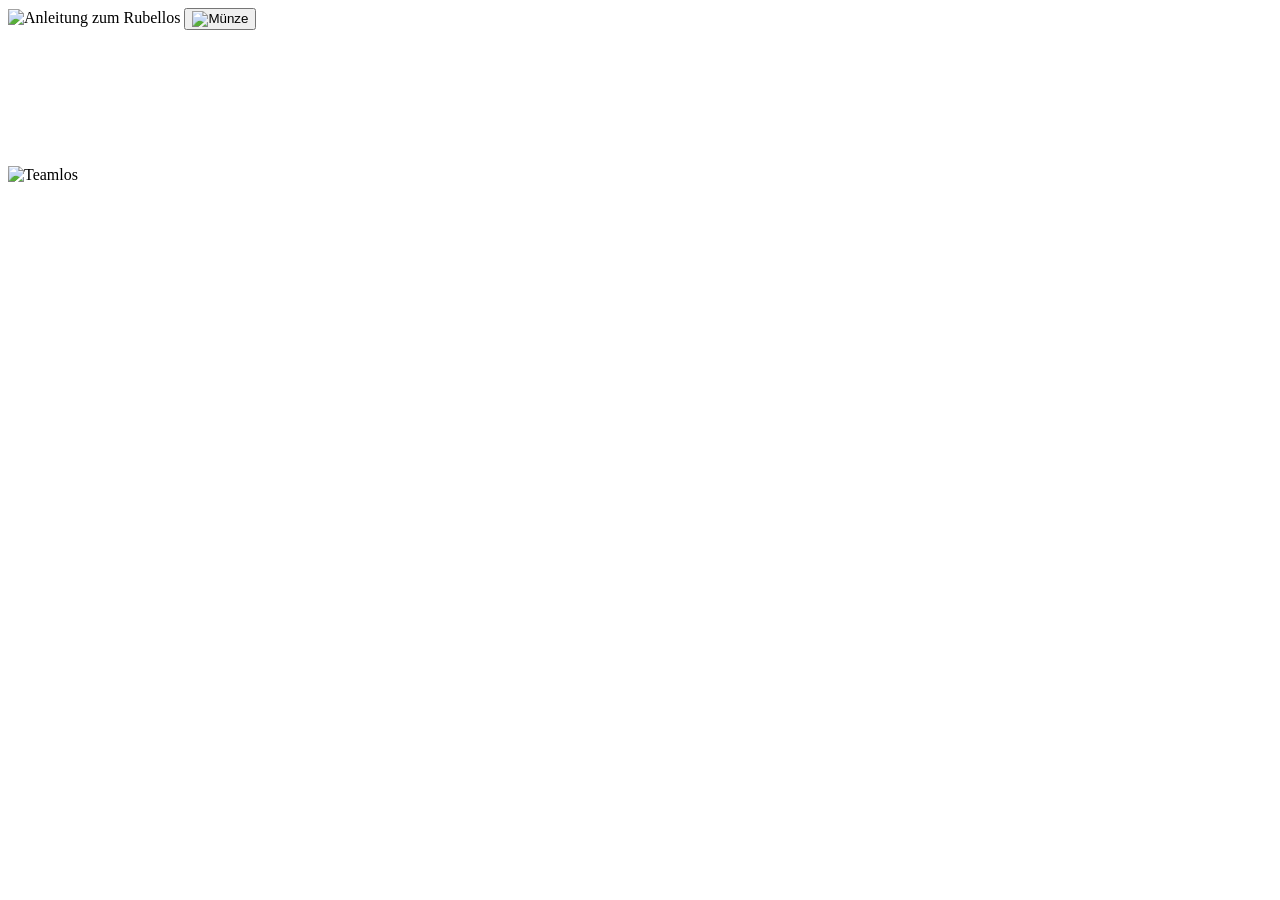
==== index.html @ 7dbdc174 "Add initial HTML structure for Rubellos page" ====
<!doctype html>
<html lang="de">
<head>
  <meta charset="utf-8" />
  <meta name="viewport" content="width=device-width, initial-scale=1, viewport-fit=cover" />
  <title>Rubellos öffnen</title>

  <!-- WhatsApp / iMessage Vorschau -->
  <meta property="og:title" content="Rubellos öffnen" />
  <meta property="og:description" content="Tippe auf den Link und öffne deine persönliche Nachricht." />
  <meta property="og:image" content="assets/Vorschau_deusch.svg" />
  <meta property="og:type" content="website" />

  <link rel="stylesheet" href="style.css" />
</head>
<body>
  <main class="page">
    <section class="card-scene" aria-label="Digitales Rubellos">
      <div class="card" id="card">
        <div class="card-face card-front">
          <img src="assets/Rubellos_vorne.svg" alt="Anleitung zum Rubellos" class="card-image" />
          <button id="coinButton" class="coin-button" aria-label="Münze antippen und Karte umdrehen">
            <img src="assets/emblem coin.svg" alt="Münze" />
          </button>
        </div>

        <div class="card-face card-back">
          <img src="assets/Teamlos.svg" alt="Teamlos" class="card-image" />
          <canvas id="scratchCanvas" aria-label="Herz freirubbeln"></canvas>
        </div>
      </div>
    </section>
  </main>

  <script src="script.js"></script>
</body>
</html>
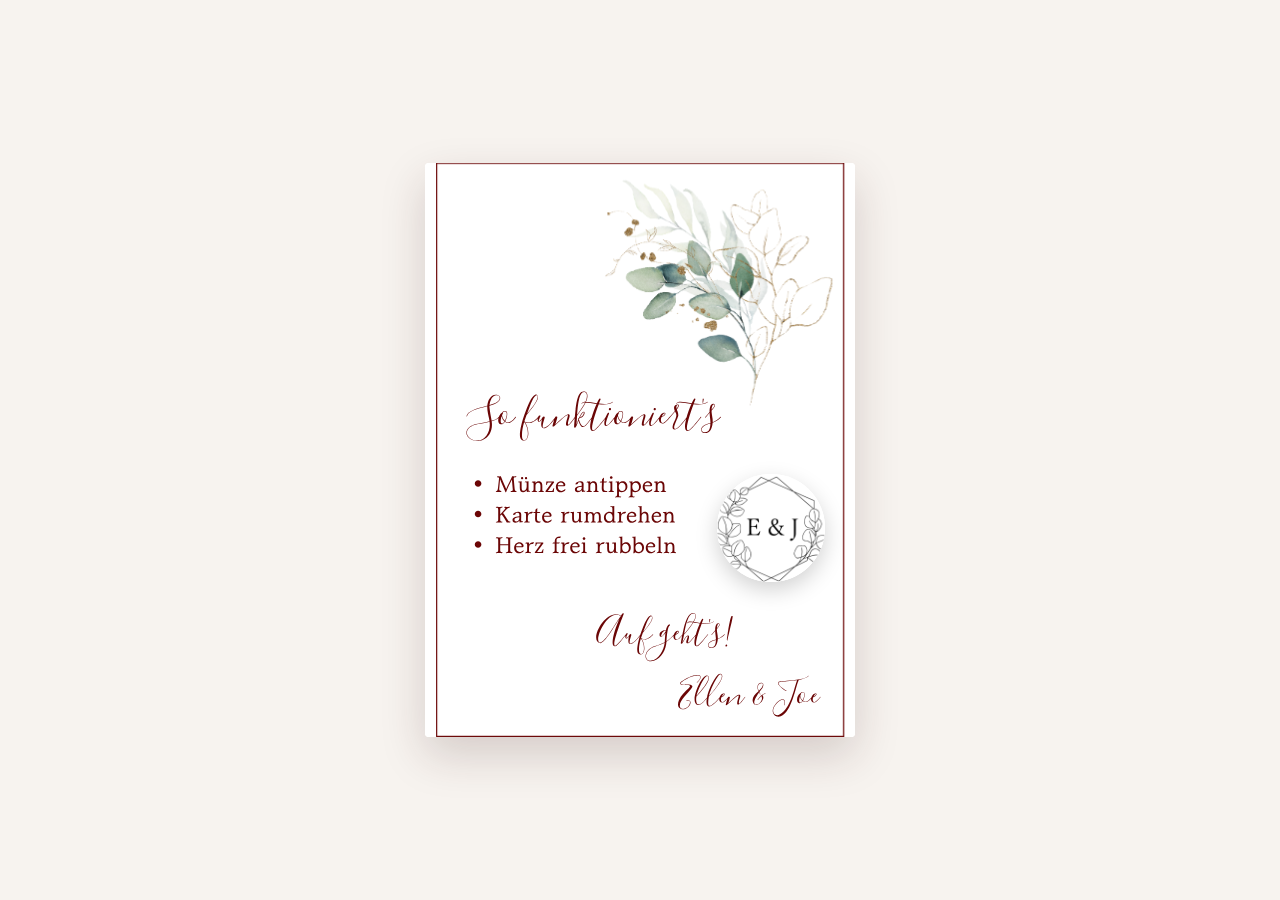
==== commit e4ff585d: "Update index.html" ====
--- a/index.html
+++ b/index.html
@@ -8,8 +8,9 @@
   <!-- WhatsApp / iMessage Vorschau -->
   <meta property="og:title" content="Rubellos öffnen" />
   <meta property="og:description" content="Tippe auf den Link und öffne deine persönliche Nachricht." />
-  <meta property="og:image" content="assets/Vorschau_deusch.svg" />
+  <meta property="og:image" content="assets/Vorschau_deutsch.png" />
   <meta property="og:type" content="website" />
+
 
   <link rel="stylesheet" href="style.css" />
 </head>
--- a/style.css
+++ b/style.css
@@ -0,0 +1,113 @@
+:root {
+  --background: #f7f3ef;
+  --shadow: 0 18px 45px rgba(60, 30, 30, 0.18);
+}
+
+* { box-sizing: border-box; }
+
+html, body {
+  margin: 0;
+  min-height: 100%;
+  background: var(--background);
+  font-family: Georgia, "Times New Roman", serif;
+}
+
+.page {
+  min-height: 100dvh;
+  display: grid;
+  place-items: center;
+  padding: 18px;
+}
+
+.card-scene {
+  width: min(92vw, 430px);
+  perspective: 1400px;
+}
+
+.card {
+  position: relative;
+  width: 100%;
+  aspect-ratio: 1080 / 1440;
+  transform-style: preserve-3d;
+  transition: transform 900ms cubic-bezier(.2,.8,.2,1);
+  border-radius: 4px;
+  box-shadow: var(--shadow);
+}
+
+.card.is-flipped {
+  transform: rotateY(180deg);
+}
+
+.card-face {
+  position: absolute;
+  inset: 0;
+  backface-visibility: hidden;
+  overflow: hidden;
+  background: white;
+  border-radius: 4px;
+}
+
+.card-back {
+  transform: rotateY(180deg);
+}
+
+.card-image {
+  width: 100%;
+  height: 100%;
+  display: block;
+  object-fit: cover;
+  user-select: none;
+  -webkit-user-drag: none;
+}
+
+.coin-button {
+  position: absolute;
+  right: 7%;
+  bottom: 27%;
+  width: 25%;
+  aspect-ratio: 1;
+  border: 0;
+  border-radius: 999px;
+  background: rgba(255, 255, 255, 0.88);
+  padding: 0;
+  box-shadow: 0 8px 22px rgba(0,0,0,.18);
+  cursor: pointer;
+  animation: coinPulse 1.8s infinite;
+  touch-action: manipulation;
+}
+
+.coin-button img {
+  width: 100%;
+  height: 100%;
+  display: block;
+  border-radius: 999px;
+  object-fit: cover;
+}
+
+.coin-button.is-tapped {
+  animation: coinSpin 500ms ease forwards;
+}
+
+@keyframes coinPulse {
+  0%, 100% { transform: scale(1) rotate(0deg); }
+  50% { transform: scale(1.07) rotate(-3deg); }
+}
+
+@keyframes coinSpin {
+  from { transform: scale(1.05) rotate(0deg); opacity: 1; }
+  to { transform: scale(.4) rotate(360deg); opacity: 0; }
+}
+
+#scratchCanvas {
+  position: absolute;
+  /* Position des Herzens. Bei Bedarf hier feinjustieren. */
+  left: 21%;
+  top: 52%;
+  width: 55%;
+  height: 38%;
+  touch-action: none;
+}
+
+@media (max-height: 680px) {
+  .card-scene { width: min(82vw, 360px); }
+}
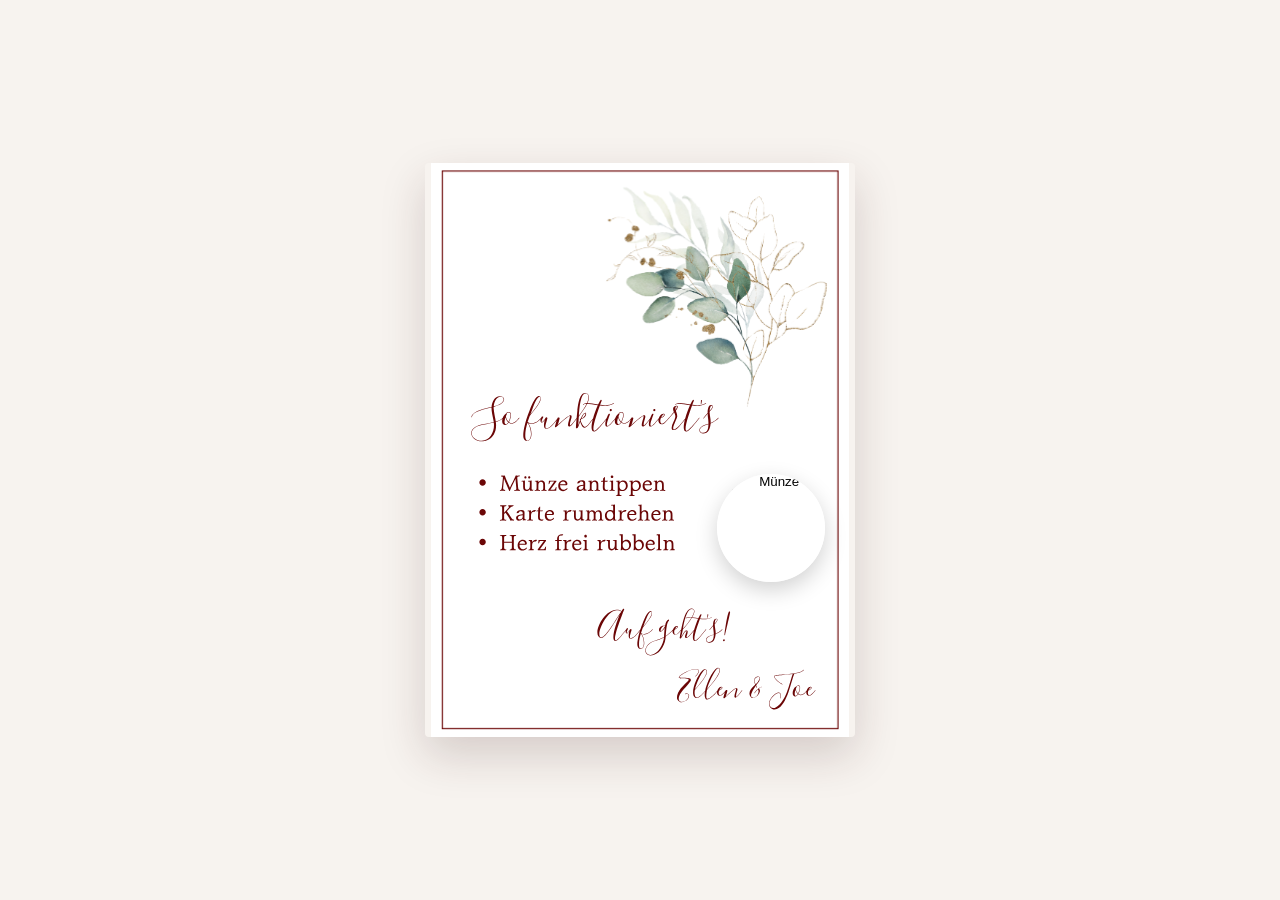
==== commit d63a67d0: "Update index.html" ====
--- a/index.html
+++ b/index.html
@@ -8,9 +8,15 @@
   <!-- WhatsApp / iMessage Vorschau -->
   <meta property="og:title" content="Rubellos öffnen" />
   <meta property="og:description" content="Tippe auf den Link und öffne deine persönliche Nachricht." />
-  <meta property="og:image" content="assets/Vorschau_deutsch.png" />
+  <meta property="og:image" content="https://bisestoux-star.github.io/teamlos/assets/Vorschau_deutsch.jpg" />
+  <meta property="og:image:type" content="image/jpg" />
+  <meta property="og:url" content="https://bisestoux-star.github.io/teamlos/" />
   <meta property="og:type" content="website" />
 
+  <meta name="twitter:card" content="summary_large_image" />
+  <meta name="twitter:title" content="Rubellos öffnen" />
+  <meta name="twitter:description" content="Tippe auf den Link und öffne deine persönliche Nachricht." />
+  <meta name="twitter:image" content="https://bisestoux-star.github.io/teamlos/assets/Vorschau_deutsch.jpg" />
 
   <link rel="stylesheet" href="style.css" />
 </head>
@@ -21,7 +27,7 @@
         <div class="card-face card-front">
           <img src="assets/Rubellos_vorne.svg" alt="Anleitung zum Rubellos" class="card-image" />
           <button id="coinButton" class="coin-button" aria-label="Münze antippen und Karte umdrehen">
-            <img src="assets/emblem coin.svg" alt="Münze" />
+            <img src="assets/emblem_coin.svg" alt="Münze" />
           </button>
         </div>
 
--- a/style.css
+++ b/style.css
@@ -43,7 +43,7 @@
   inset: 0;
   backface-visibility: hidden;
   overflow: hidden;
-  background: white;
+  background: transparent;
   border-radius: 4px;
 }
 
@@ -55,7 +55,7 @@
   width: 100%;
   height: 100%;
   display: block;
-  object-fit: cover;
+  object-fit: contain;
   user-select: none;
   -webkit-user-drag: none;
 }
@@ -81,7 +81,7 @@
   height: 100%;
   display: block;
   border-radius: 999px;
-  object-fit: cover;
+  object-fit: contain;
 }
 
 .coin-button.is-tapped {
@@ -101,10 +101,10 @@
 #scratchCanvas {
   position: absolute;
   /* Position des Herzens. Bei Bedarf hier feinjustieren. */
-  left: 21%;
-  top: 52%;
+  left: 25%;
+  top: 44%;
   width: 55%;
-  height: 38%;
+  height: 30%;
   touch-action: none;
 }
 
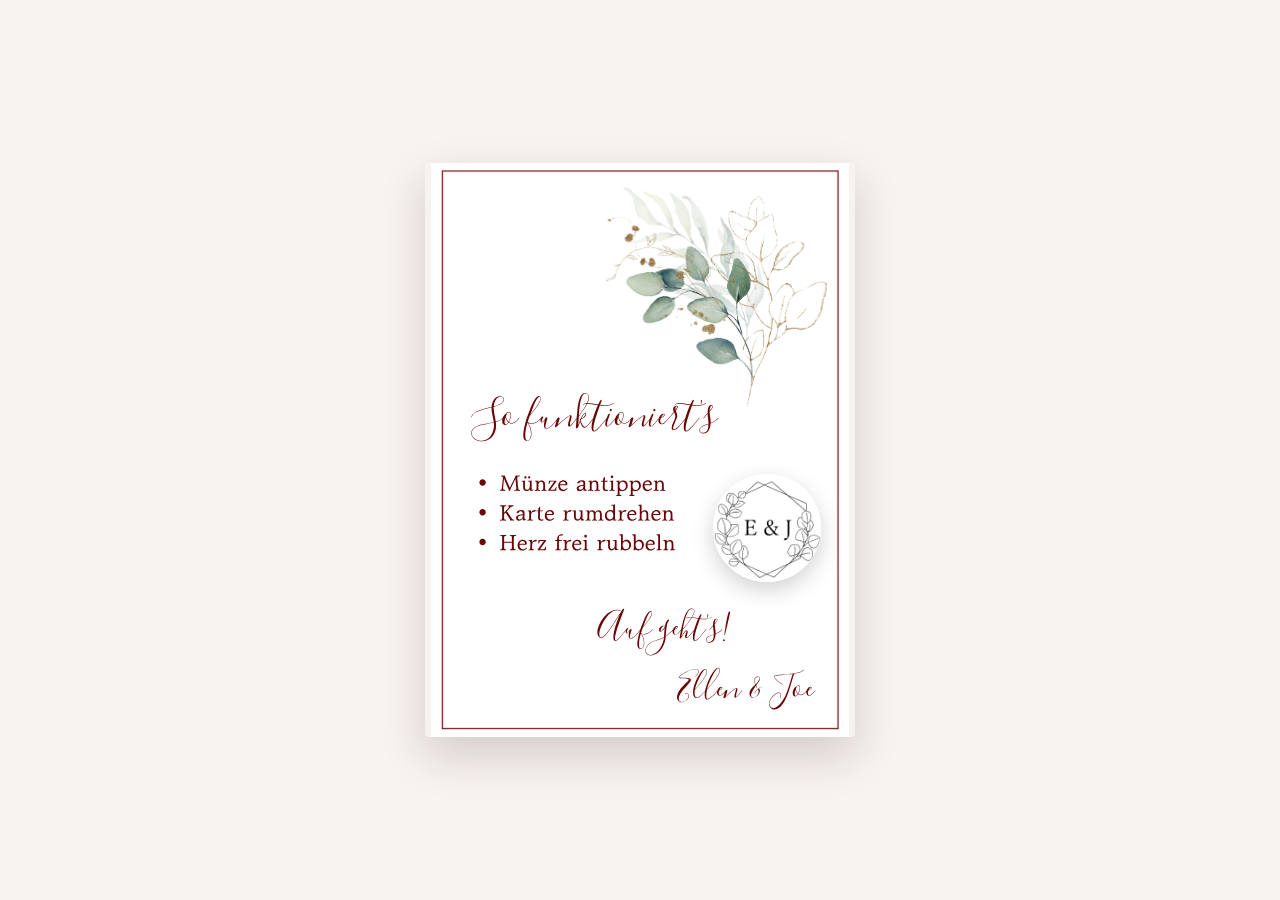
==== commit 0b1da58b: "Change page title from 'Rubellos öffnen' to 'Teamlos' Updated the title and Open Graph title for the" ====
--- a/index.html
+++ b/index.html
@@ -3,7 +3,7 @@
 <head>
   <meta charset="utf-8" />
   <meta name="viewport" content="width=device-width, initial-scale=1, viewport-fit=cover" />
-  <title>Rubellos öffnen</title>
+  <title>Teamlos</title>
 
   <!-- WhatsApp / iMessage Vorschau -->
   <meta property="og:title" content="Rubellos öffnen" />
--- a/style.css
+++ b/style.css
@@ -62,7 +62,7 @@
 
 .coin-button {
   position: absolute;
-  right: 7%;
+  right: 8%;
   bottom: 27%;
   width: 25%;
   aspect-ratio: 1;
@@ -101,8 +101,8 @@
 #scratchCanvas {
   position: absolute;
   /* Position des Herzens. Bei Bedarf hier feinjustieren. */
-  left: 25%;
-  top: 44%;
+  left: 24%;
+  top: 45%;
   width: 55%;
   height: 30%;
   touch-action: none;
